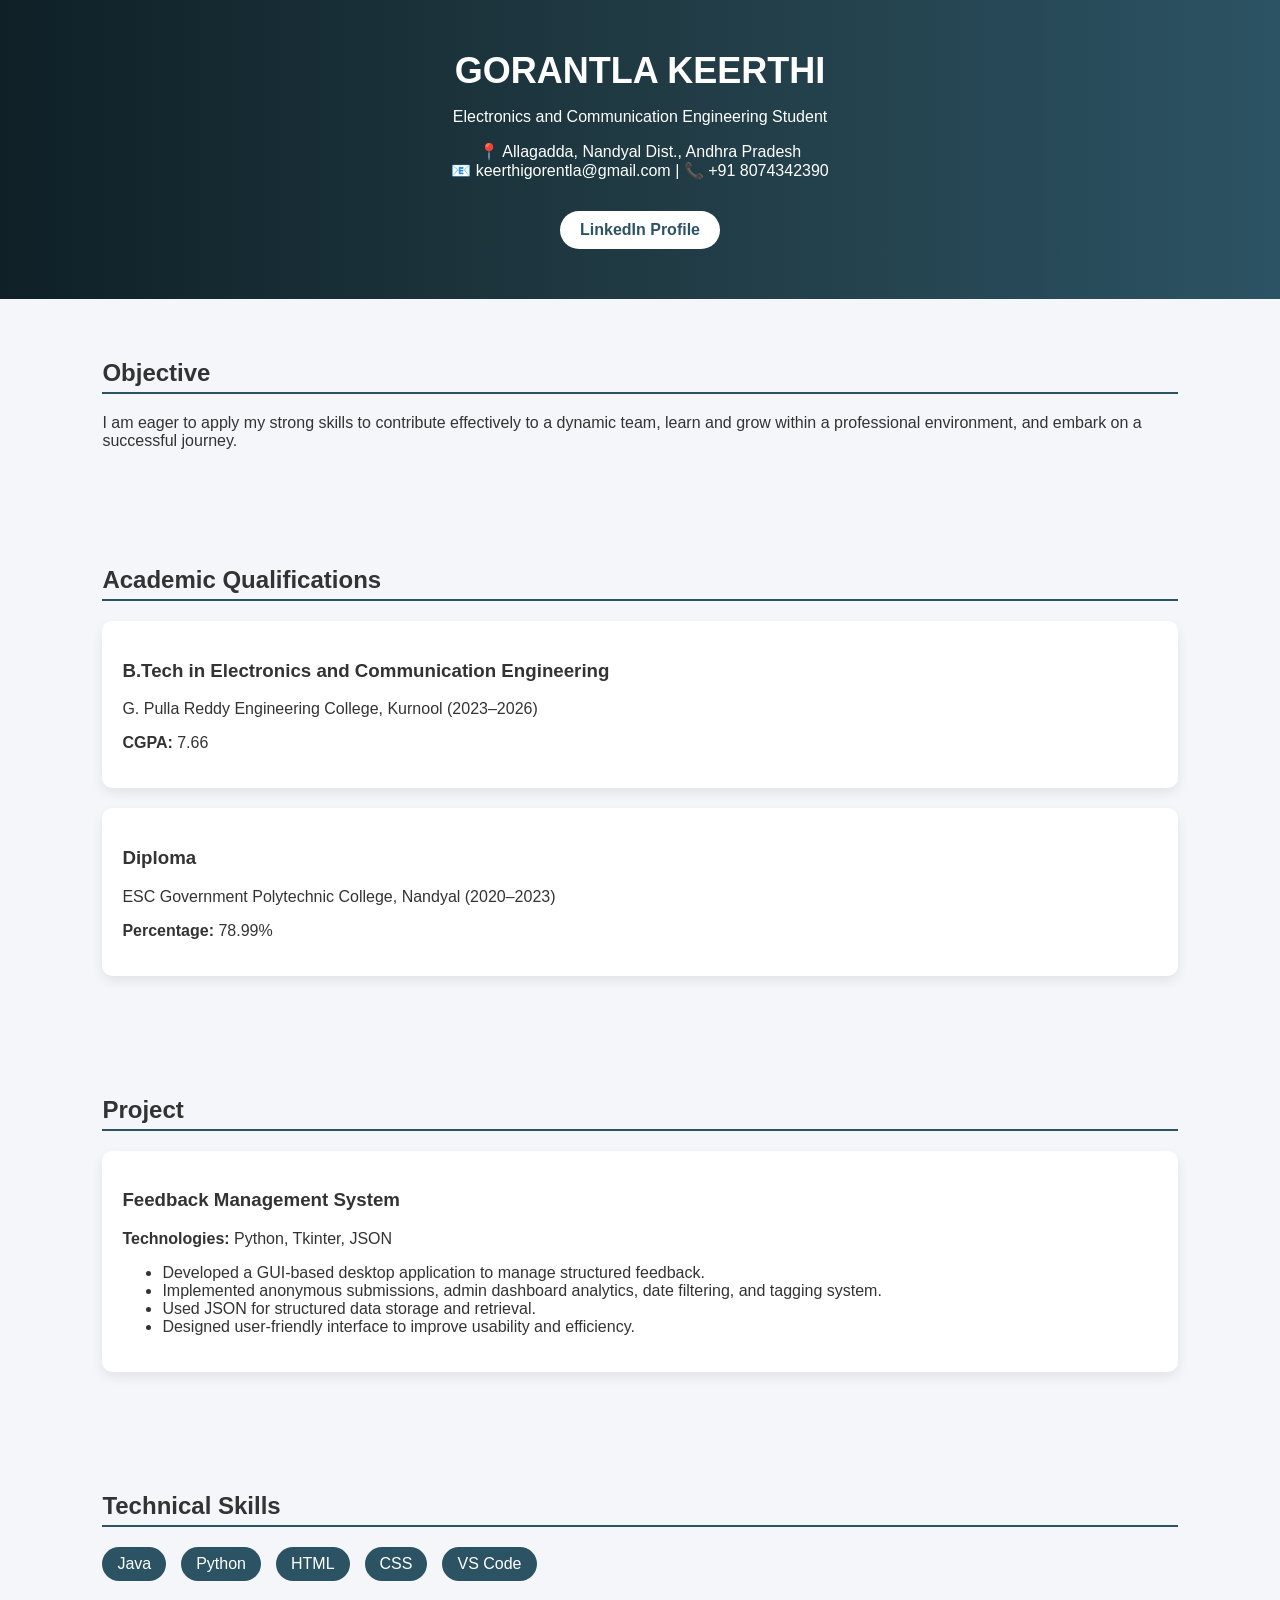
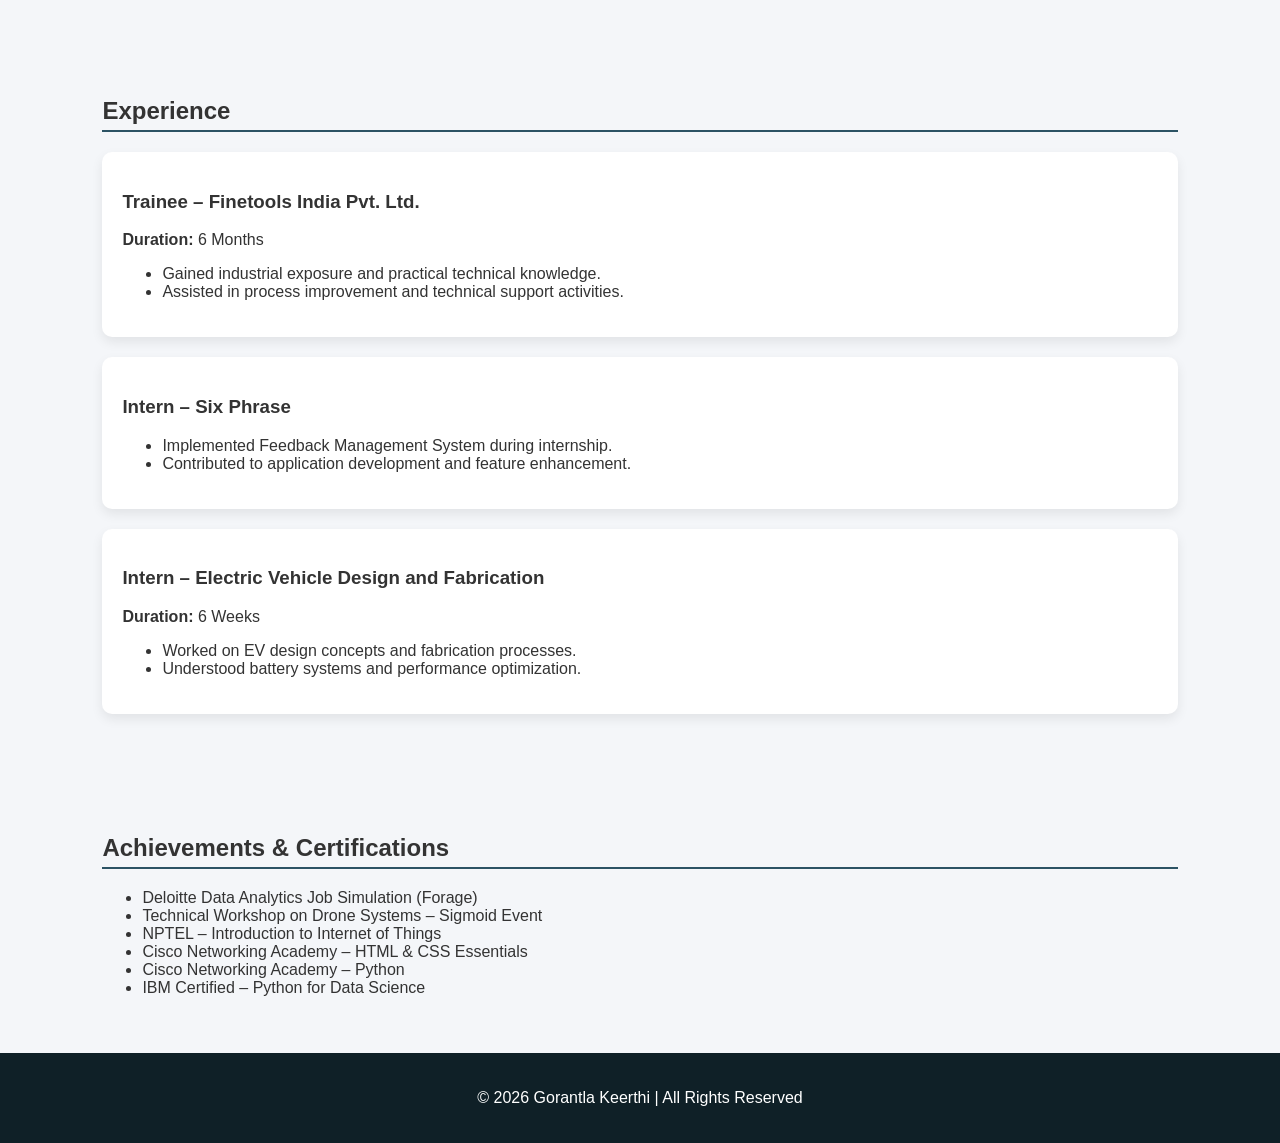
==== index.html @ a08f4c8d "Add files via upload" ====
<!DOCTYPE html>
<html lang="en">
<head>
    <meta charset="UTF-8">
    <title>Gorantla Keerthi | Portfolio</title>
    <link rel="stylesheet" href="style.css">
</head>
<body>

<header>
    <h1>GORANTLA KEERTHI</h1>
    <p>Electronics and Communication Engineering Student</p>
    <p>
        📍 Allagadda, Nandyal Dist., Andhra Pradesh <br>
        📧 keerthigorentla@gmail.com | 📞 +91 8074342390
    </p>
    <a href="https://www.linkedin.com/in/keerthi-gorantla-866073323/" target="_blank" class="btn">
        LinkedIn Profile
    </a>
</header>

<section>
    <h2>Objective</h2>
    <p>
        I am eager to apply my strong skills to contribute effectively to a dynamic team, 
        learn and grow within a professional environment, and embark on a successful journey.
    </p>
</section>

<section>
    <h2>Academic Qualifications</h2>
    <div class="card">
        <h3>B.Tech in Electronics and Communication Engineering</h3>
        <p>G. Pulla Reddy Engineering College, Kurnool (2023–2026)</p>
        <p><strong>CGPA:</strong> 7.66</p>
    </div>

    <div class="card">
        <h3>Diploma</h3>
        <p>ESC Government Polytechnic College, Nandyal (2020–2023)</p>
        <p><strong>Percentage:</strong> 78.99%</p>
    </div>
</section>

<section>
    <h2>Project</h2>
    <div class="card">
        <h3>Feedback Management System</h3>
        <p><strong>Technologies:</strong> Python, Tkinter, JSON</p>
        <ul>
            <li>Developed a GUI-based desktop application to manage structured feedback.</li>
            <li>Implemented anonymous submissions, admin dashboard analytics, date filtering, and tagging system.</li>
            <li>Used JSON for structured data storage and retrieval.</li>
            <li>Designed user-friendly interface to improve usability and efficiency.</li>
        </ul>
    </div>
</section>

<section>
    <h2>Technical Skills</h2>
    <ul class="skills">
        <li>Java</li>
        <li>Python</li>
        <li>HTML</li>
        <li>CSS</li>
        <li>VS Code</li>
    </ul>
</section>

<section>
    <h2>Experience</h2>

    <div class="card">
        <h3>Trainee – Finetools India Pvt. Ltd.</h3>
        <p><strong>Duration:</strong> 6 Months</p>
        <ul>
            <li>Gained industrial exposure and practical technical knowledge.</li>
            <li>Assisted in process improvement and technical support activities.</li>
        </ul>
    </div>

    <div class="card">
        <h3>Intern – Six Phrase</h3>
        <ul>
            <li>Implemented Feedback Management System during internship.</li>
            <li>Contributed to application development and feature enhancement.</li>
        </ul>
    </div>

    <div class="card">
        <h3>Intern – Electric Vehicle Design and Fabrication</h3>
        <p><strong>Duration:</strong> 6 Weeks</p>
        <ul>
            <li>Worked on EV design concepts and fabrication processes.</li>
            <li>Understood battery systems and performance optimization.</li>
        </ul>
    </div>

</section>

<section>
    <h2>Achievements & Certifications</h2>
    <ul>
        <li>Deloitte Data Analytics Job Simulation (Forage)</li>
        <li>Technical Workshop on Drone Systems – Sigmoid Event</li>
        <li>NPTEL – Introduction to Internet of Things</li>
        <li>Cisco Networking Academy – HTML & CSS Essentials</li>
        <li>Cisco Networking Academy – Python</li>
        <li>IBM Certified – Python for Data Science</li>
    </ul>
</section>

<footer>
    <p>© 2026 Gorantla Keerthi | All Rights Reserved</p>
</footer>

</body>
</html>
---- style.css ----
body {
    margin: 0;
    font-family: 'Segoe UI', sans-serif;
    background-color: #f4f6f9;
    color: #333;
}

header {
    background: linear-gradient(90deg, #0f2027, #203a43, #2c5364);
    color: white;
    text-align: center;
    padding: 50px 20px;
}

header h1 {
    margin: 0;
    font-size: 36px;
}

.btn {
    display: inline-block;
    margin-top: 15px;
    padding: 10px 20px;
    background: white;
    color: #2c5364;
    text-decoration: none;
    border-radius: 25px;
    font-weight: bold;
}

section {
    padding: 40px 8%;
}

h2 {
    border-bottom: 2px solid #2c5364;
    padding-bottom: 5px;
    margin-bottom: 20px;
}

.card {
    background: white;
    padding: 20px;
    margin-bottom: 20px;
    border-radius: 10px;
    box-shadow: 0 5px 12px rgba(0,0,0,0.08);
}

.skills {
    display: flex;
    gap: 15px;
    flex-wrap: wrap;
    list-style: none;
    padding: 0;
}

.skills li {
    background: #2c5364;
    color: white;
    padding: 8px 15px;
    border-radius: 20px;
}

footer {
    text-align: center;
    padding: 20px;
    background: #0f2027;
    color: white;
}
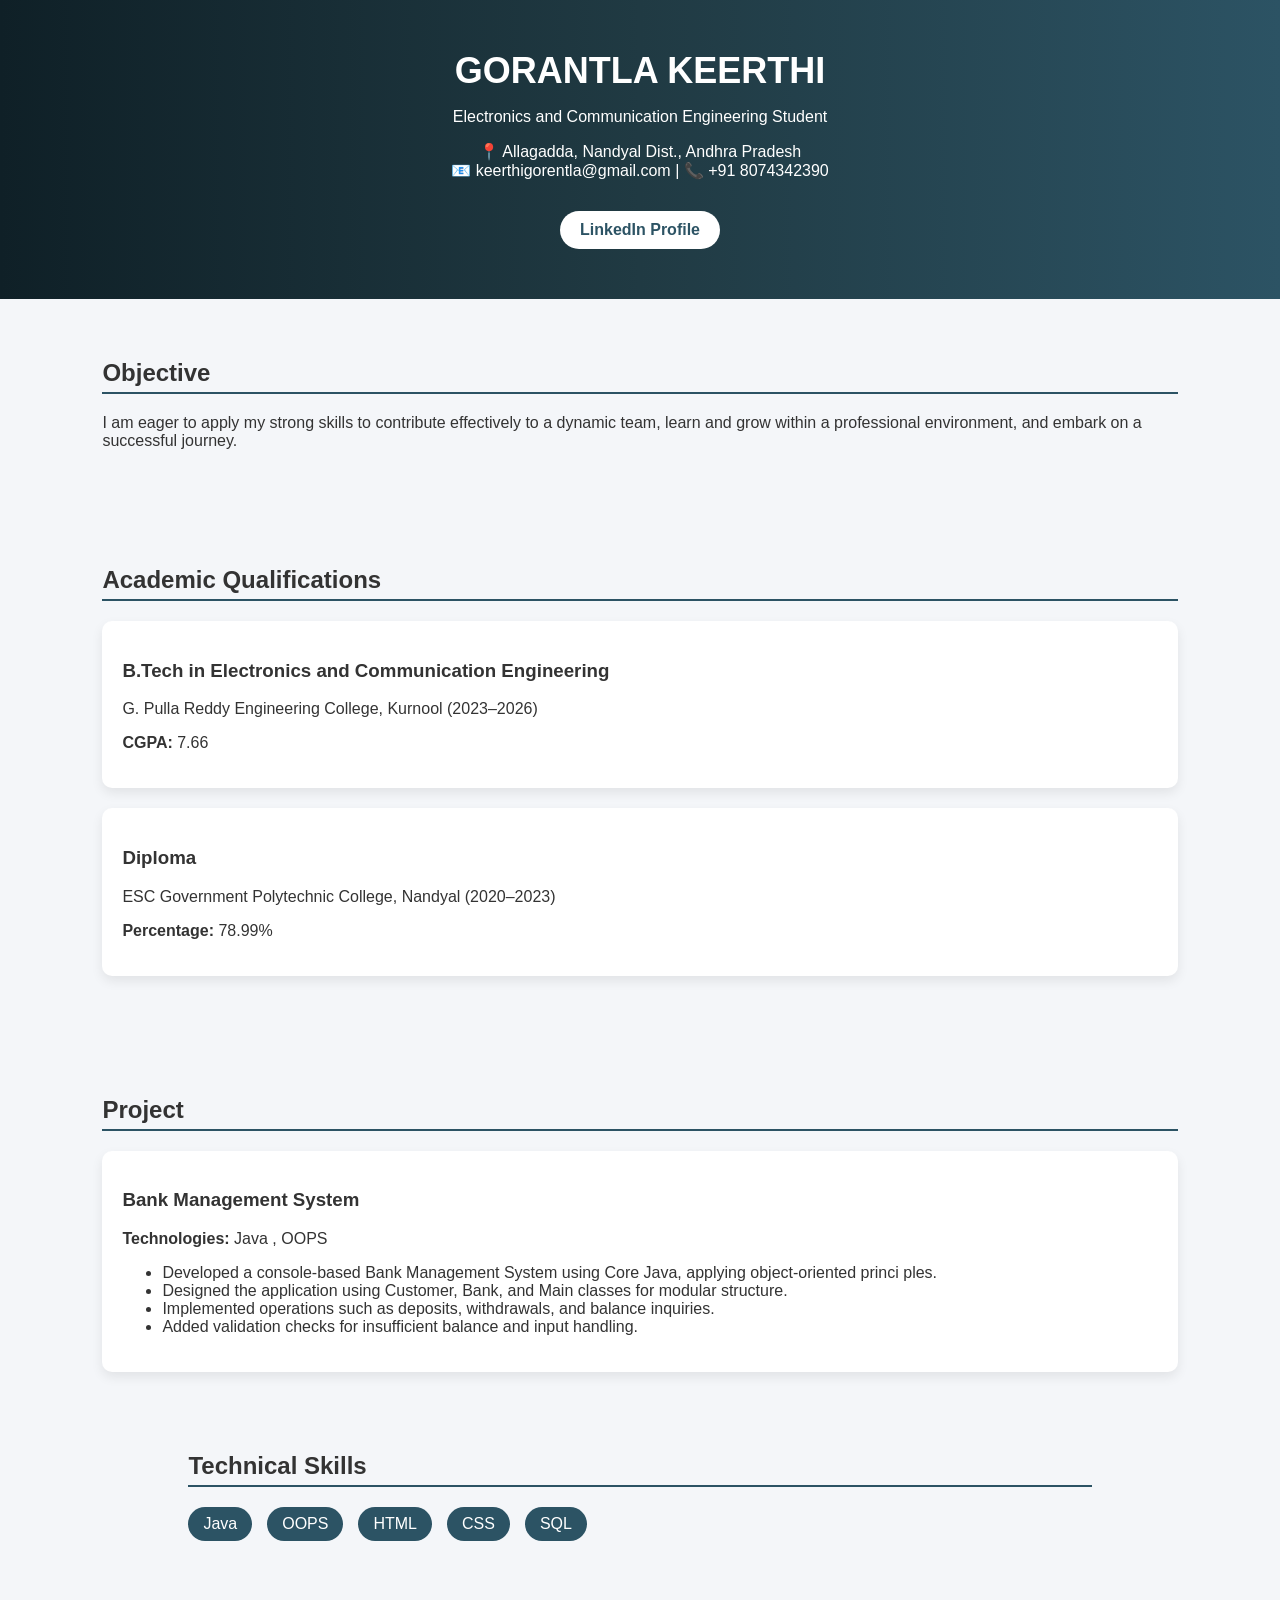
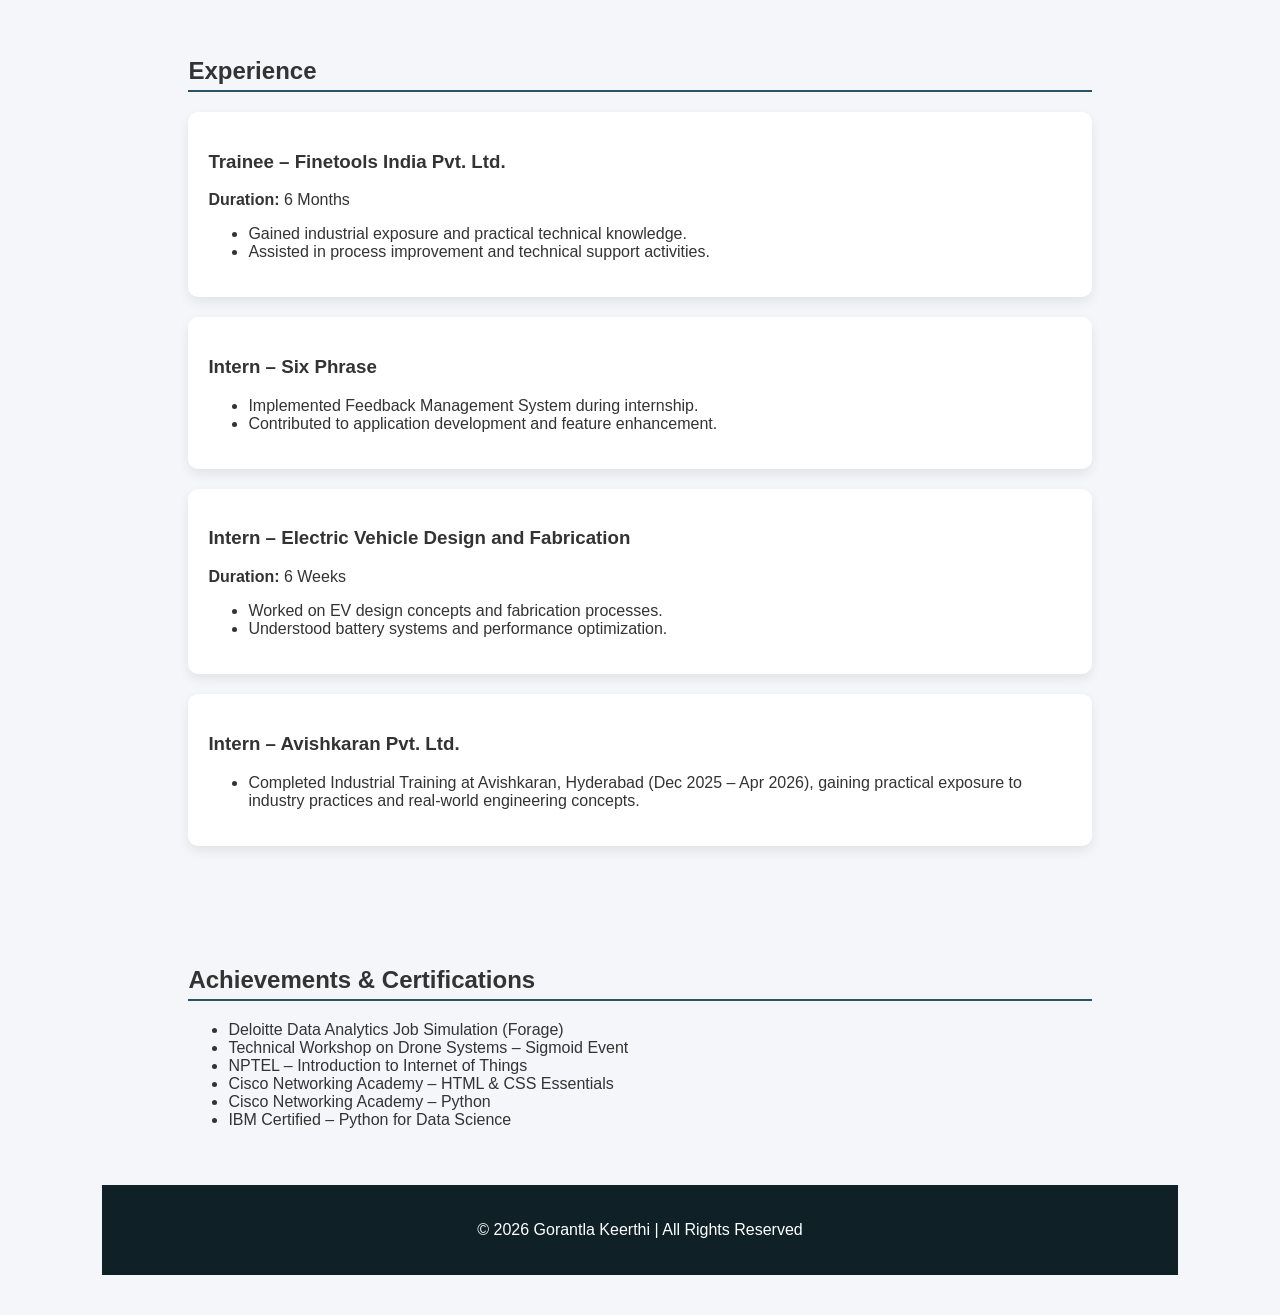
==== commit bfc23a5d: "Revise project and skills sections in index.html Updated project details and technical skills in the" ====
--- a/index.html
+++ b/index.html
@@ -45,25 +45,25 @@
 <section>
     <h2>Project</h2>
     <div class="card">
-        <h3>Feedback Management System</h3>
-        <p><strong>Technologies:</strong> Python, Tkinter, JSON</p>
+        <h3>Bank Management System</h3>
+        <p><strong>Technologies:</strong> Java , OOPS</p>
         <ul>
-            <li>Developed a GUI-based desktop application to manage structured feedback.</li>
-            <li>Implemented anonymous submissions, admin dashboard analytics, date filtering, and tagging system.</li>
-            <li>Used JSON for structured data storage and retrieval.</li>
-            <li>Designed user-friendly interface to improve usability and efficiency.</li>
+            <li> Developed a console-based Bank Management System using Core Java, applying object-oriented princi
+ples.</li>
+            <li>Designed the application using Customer, Bank, and Main classes for modular structure.</li>
+            <li> Implemented operations such as deposits, withdrawals, and balance inquiries.</li>
+            <li>Added validation checks for insufficient balance and input handling.</li>
         </ul>
     </div>
-</section>
 
 <section>
     <h2>Technical Skills</h2>
     <ul class="skills">
         <li>Java</li>
-        <li>Python</li>
+        <li>OOPS</li>
         <li>HTML</li>
         <li>CSS</li>
-        <li>VS Code</li>
+        <li>SQL</li>
     </ul>
 </section>
 
@@ -96,6 +96,13 @@
         </ul>
     </div>
 
+    <div class="card">
+        <h3>Intern – Avishkaran Pvt. Ltd.</h3>
+        <ul>
+            <li>Completed Industrial Training at Avishkaran, Hyderabad (Dec 2025 – Apr 2026), gaining practical exposure to industry practices and real-world engineering concepts.</li>
+        </ul>
+    </div>
+
 </section>
 
 <section>
@@ -115,4 +122,4 @@
 </footer>
 
 </body>
-</html>+</html>
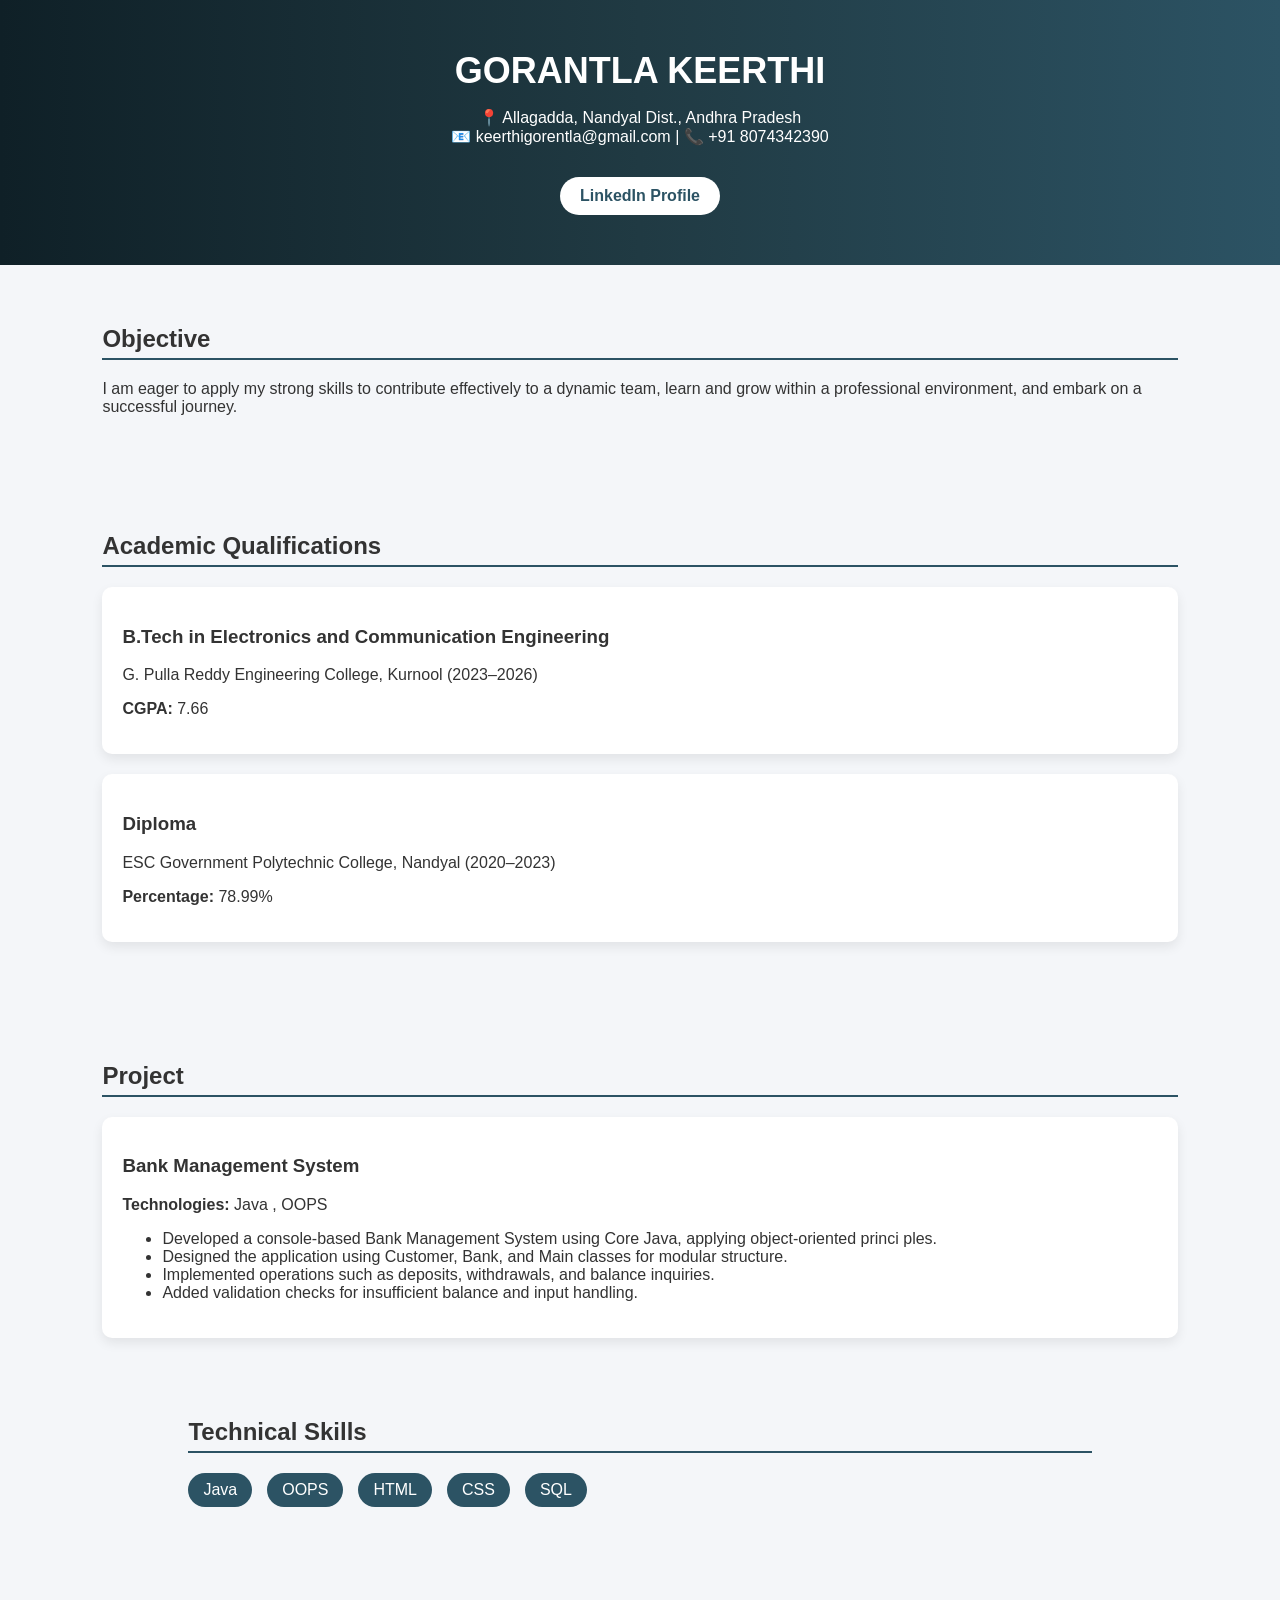
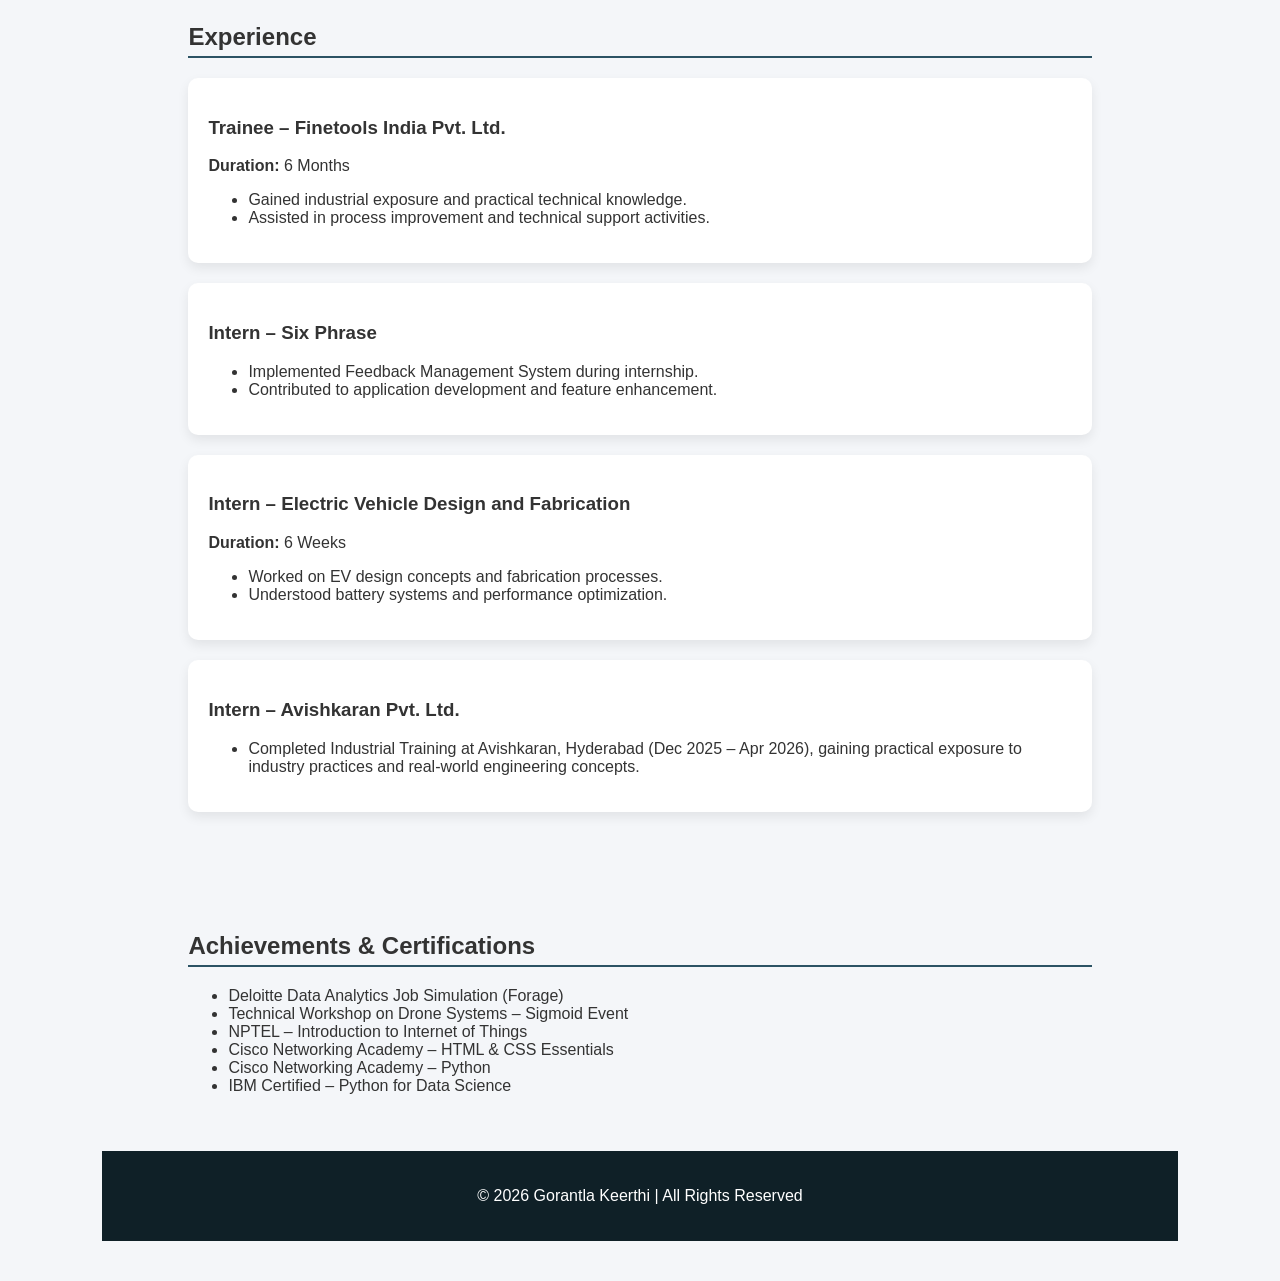
==== commit e2652664: "Fix HTML formatting and structure" ====
--- a/index.html
+++ b/index.html
@@ -9,8 +9,7 @@
 
 <header>
     <h1>GORANTLA KEERTHI</h1>
-    <p>Electronics and Communication Engineering Student</p>
-    <p>
+        <p>
         📍 Allagadda, Nandyal Dist., Andhra Pradesh <br>
         📧 keerthigorentla@gmail.com | 📞 +91 8074342390
     </p>
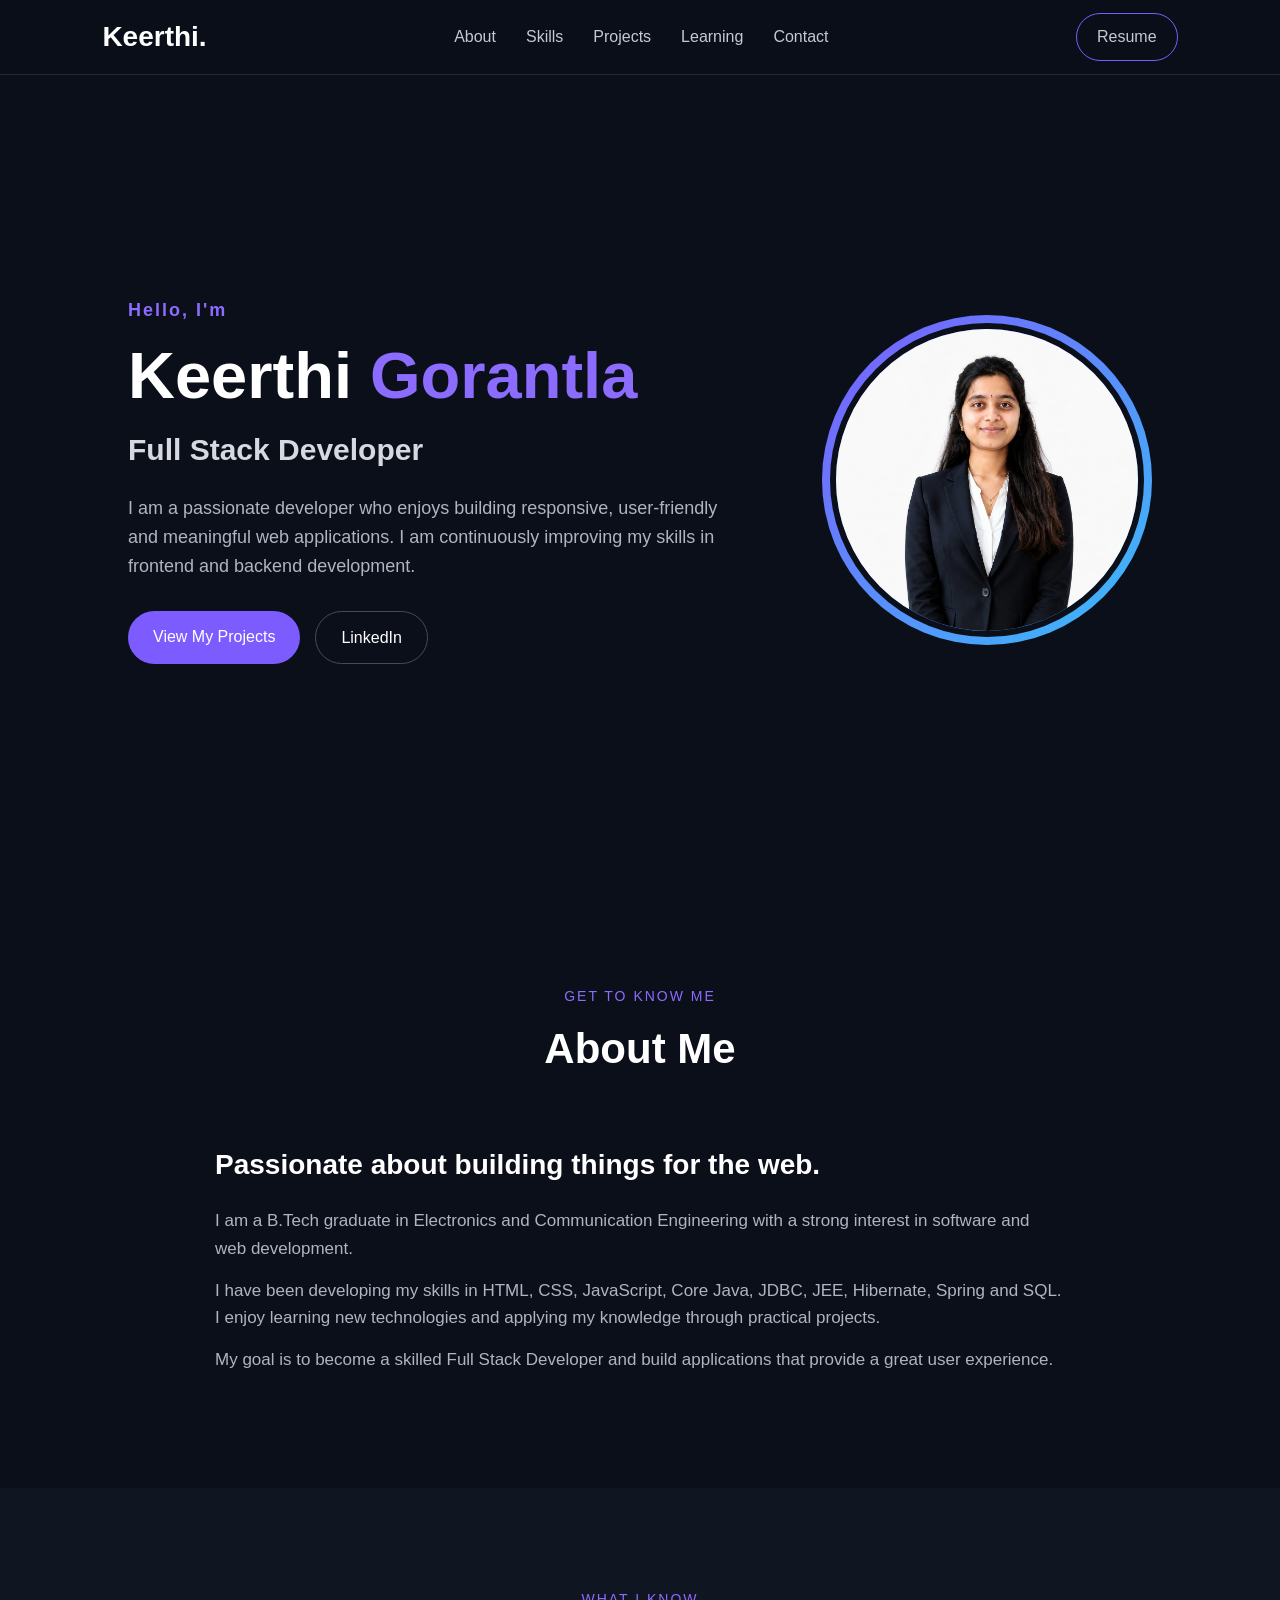
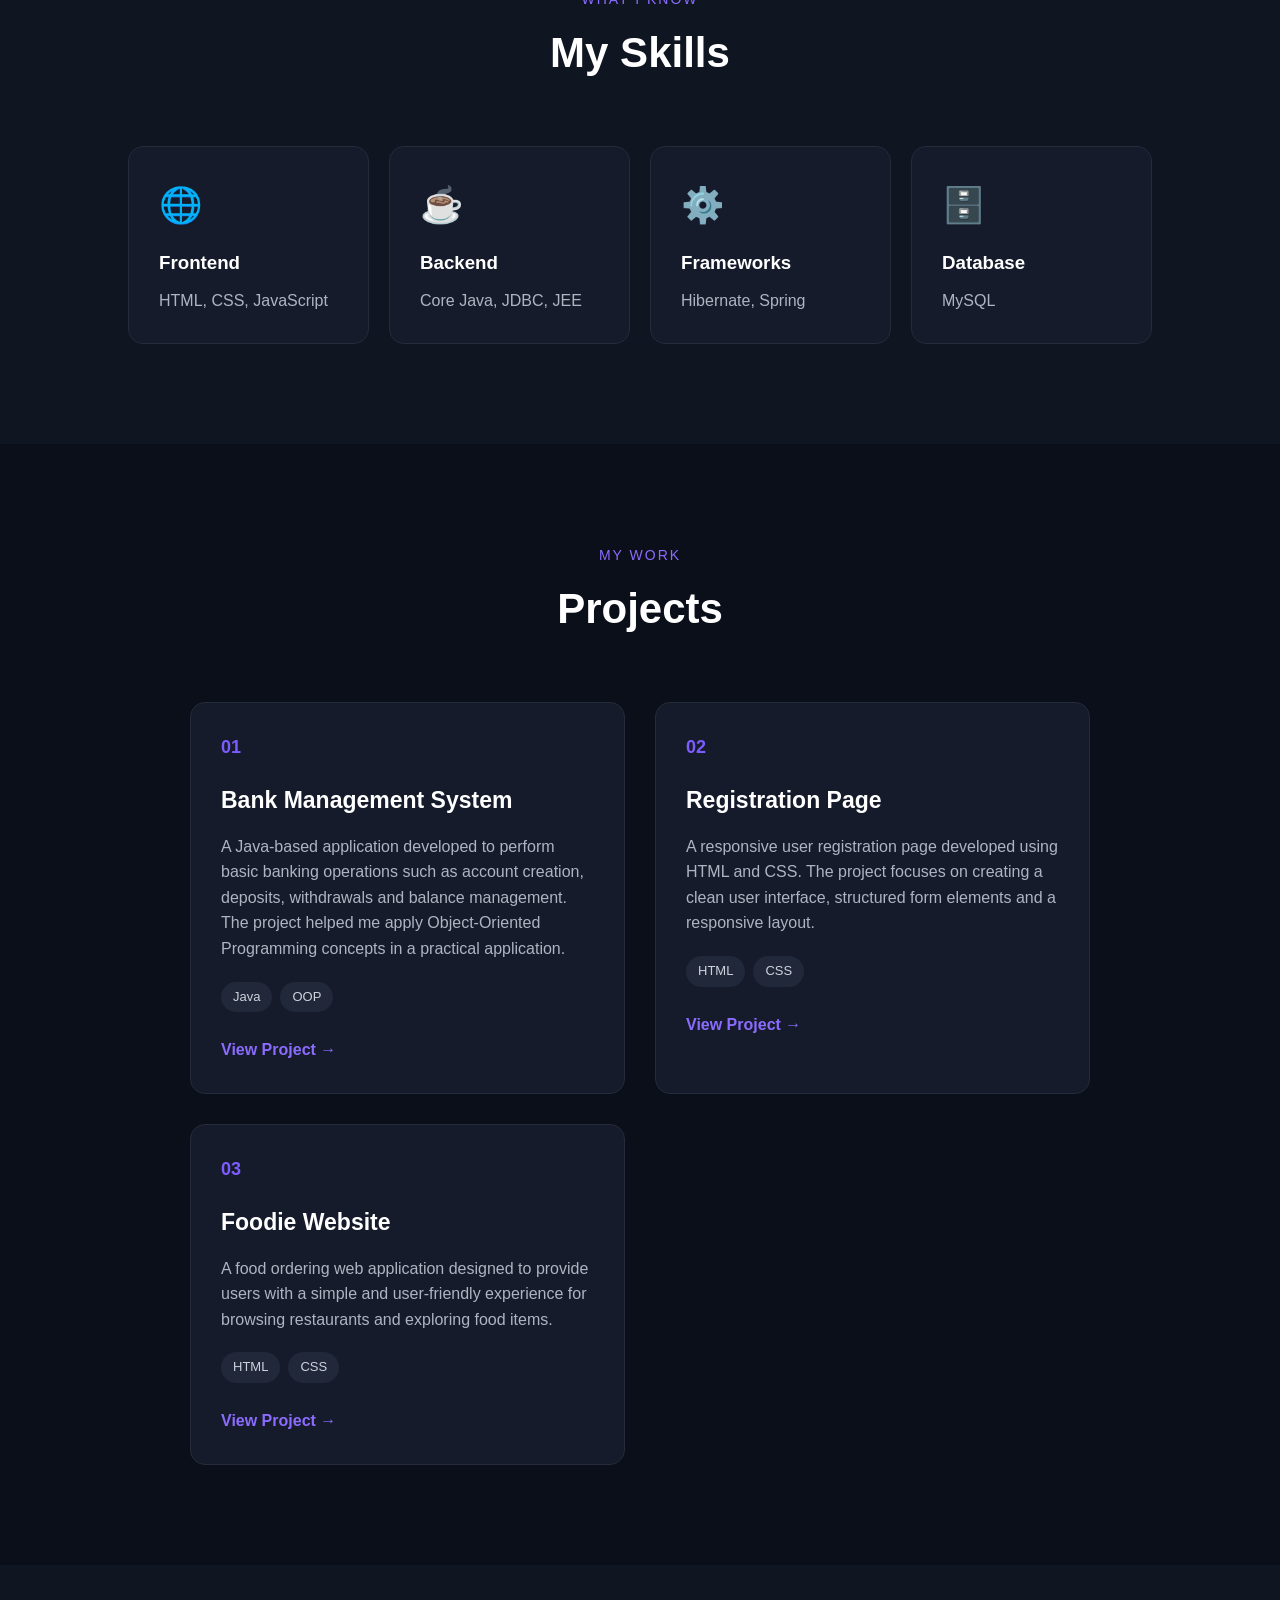
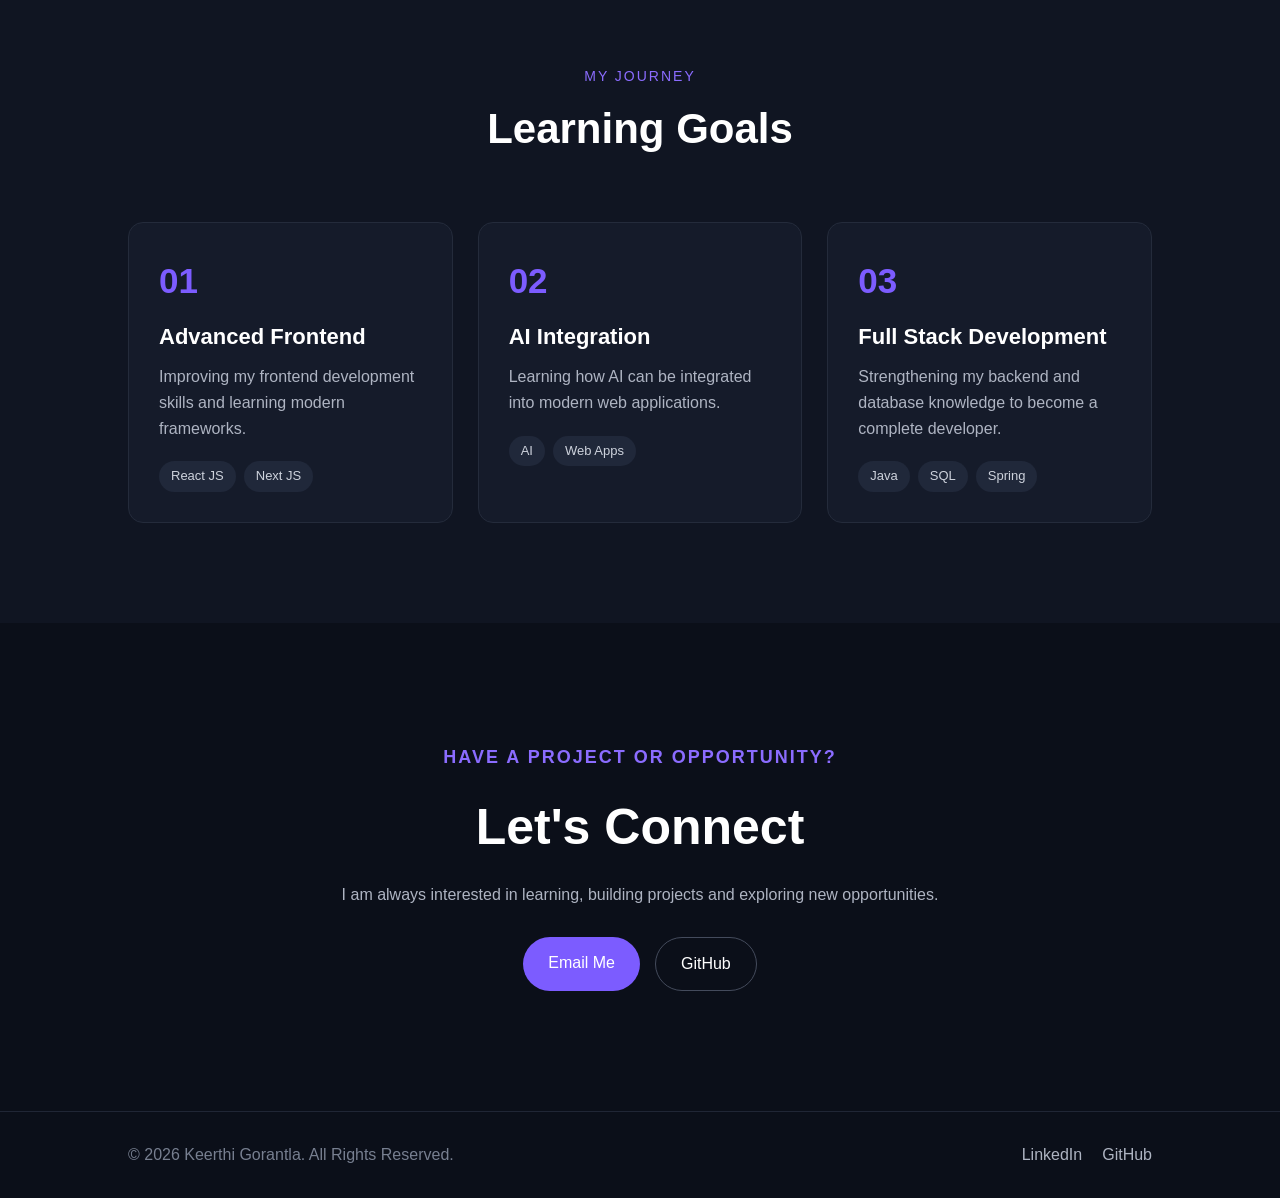
==== commit 4792a37b: "Rename portfolio.html to index.html" ====
--- a/index.html
+++ b/index.html
@@ -1,124 +1,324 @@
-<!DOCTYPE html>
+<!doctype html>
 <html lang="en">
-<head>
-    <meta charset="UTF-8">
-    <title>Gorantla Keerthi | Portfolio</title>
-    <link rel="stylesheet" href="style.css">
-</head>
-<body>
-
-<header>
-    <h1>GORANTLA KEERTHI</h1>
+  <head>
+    <meta charset="UTF-8" />
+    <meta name="viewport" content="width=device-width, initial-scale=1.0" />
+
+    <title>Keerthi Gorantla | Full Stack Developer</title>
+
+    <link href="https://fonts.cdnfonts.com/css/google-sans" rel="stylesheet" />
+
+    <link rel="stylesheet" href="style.css" />
+  </head>
+
+  <body>
+    <header class="navbar">
+      <div class="logo">Keerthi.</div>
+
+      <nav>
+        <ul>
+          <li><a href="#abtme">About</a></li>
+          <li><a href="#skills">Skills</a></li>
+          <li><a href="#projects">Projects</a></li>
+          <li><a href="#learning">Learning</a></li>
+          <li><a href="#contacts">Contact</a></li>
+        </ul>
+      </nav>
+
+      <a href="keerthi_resume (4) (1).pdf" download class="resume-btn">
+        Resume
+      </a>
+    </header>
+
+    <section class="hero">
+      <div class="hero-text">
+        <p class="small-heading">Hello, I'm</p>
+
+        <h1>Keerthi <span>Gorantla</span></h1>
+
+        <h2>Full Stack Developer</h2>
+
+        <p class="hero-description">
+          I am a passionate developer who enjoys building responsive,
+          user-friendly and meaningful web applications. I am continuously
+          improving my skills in frontend and backend development.
+        </p>
+
+        <div class="hero-buttons">
+          <a href="#projects" class="primary-btn"> View My Projects </a>
+
+          <a
+            href="https://www.linkedin.com/in/keerthi-gorantla-866073323/"
+            target="_blank"
+            class="secondary-btn"
+          >
+            LinkedIn
+          </a>
+        </div>
+      </div>
+
+      <div class="hero-image">
+        <div class="image-circle">
+          <img src="keerthi_image.jpeg" alt="Keerthi Gorantla" />
+        </div>
+      </div>
+    </section>
+
+    <section id="abtme" class="section">
+      <div class="section-title">
+        <p>GET TO KNOW ME</p>
+
+        <h2>About Me</h2>
+      </div>
+
+      <div class="about-content">
+        <div class="about-text">
+          <h3>Passionate about building things for the web.</h3>
+
+          <p>
+            I am a B.Tech graduate in Electronics and Communication Engineering
+            with a strong interest in software and web development.
+          </p>
+
+          <p>
+            I have been developing my skills in HTML, CSS, JavaScript, Core
+            Java, JDBC, JEE, Hibernate, Spring and SQL. I enjoy learning new
+            technologies and applying my knowledge through practical projects.
+          </p>
+
+          <p>
+            My goal is to become a skilled Full Stack Developer and build
+            applications that provide a great user experience.
+          </p>
+        </div>
+      </div>
+    </section>
+
+    <section id="skills" class="section skills-section">
+      <div class="section-title">
+        <p>WHAT I KNOW</p>
+
+        <h2>My Skills</h2>
+      </div>
+
+      <div class="skills-container">
+        <div class="skill-card">
+          <div class="skill-icon">🌐</div>
+
+          <h3>Frontend</h3>
+
+          <p>HTML, CSS, JavaScript</p>
+        </div>
+
+        <div class="skill-card">
+          <div class="skill-icon">☕</div>
+
+          <h3>Backend</h3>
+
+          <p>Core Java, JDBC, JEE</p>
+        </div>
+
+        <div class="skill-card">
+          <div class="skill-icon">⚙️</div>
+
+          <h3>Frameworks</h3>
+
+          <p>Hibernate, Spring</p>
+        </div>
+
+        <div class="skill-card">
+          <div class="skill-icon">🗄️</div>
+
+          <h3>Database</h3>
+
+          <p>MySQL</p>
+        </div>
+      </div>
+    </section>
+
+    <section id="projects" class="section">
+      <div class="section-title">
+        <p>MY WORK</p>
+
+        <h2>Projects</h2>
+      </div>
+
+      <div class="projects-container">
+        <!-- Project 1 -->
+
+        <div class="project-card">
+          <div class="project-number">01</div>
+
+          <h3>Bank Management System</h3>
+
+          <p>
+            A Java-based application developed to perform basic banking
+            operations such as account creation, deposits, withdrawals and
+            balance management. The project helped me apply Object-Oriented
+            Programming concepts in a practical application.
+          </p>
+
+          <div class="project-tech">
+            <span>Java</span>
+            <span>OOP</span>
+          </div>
+
+          <a
+            href="https://keerthi-gorentla.github.io/Bank-Management-System/"
+            target="_blank"
+          >
+            View Project →
+          </a>
+        </div>
+
+        <div class="project-card">
+          <div class="project-number">02</div>
+
+          <h3>Registration Page</h3>
+
+          <p>
+            A responsive user registration page developed using HTML and CSS.
+            The project focuses on creating a clean user interface, structured
+            form elements and a responsive layout.
+          </p>
+
+          <div class="project-tech">
+            <span>HTML</span>
+            <span>CSS</span>
+          </div>
+
+          <a
+            href="https://keerthi-gorentla.github.io/Registration_page/"
+            target="_blank"
+          >
+            View Project →
+          </a>
+        </div>
+
+        <div class="project-card">
+          <div class="project-number">03</div>
+
+          <h3>Foodie Website</h3>
+
+          <p>
+            A food ordering web application designed to provide users with a
+            simple and user-friendly experience for browsing restaurants and
+            exploring food items.
+          </p>
+
+          <div class="project-tech">
+            <span>HTML</span>
+            <span>CSS</span>
+          </div>
+
+          <a
+            href="https://keerthi-gorentla.github.io/foodie_website/"
+            target="_blank"
+          >
+            View Project →
+          </a>
+        </div>
+      </div>
+    </section>
+
+    <section id="learning" class="section learning-section">
+      <div class="section-title">
+        <p>MY JOURNEY</p>
+
+        <h2>Learning Goals</h2>
+      </div>
+
+      <div class="learning-container">
+        <div class="learning-card">
+          <h3>01</h3>
+
+          <h4>Advanced Frontend</h4>
+
+          <p>
+            Improving my frontend development skills and learning modern
+            frameworks.
+          </p>
+
+          <div class="learning-tags">
+            <span>React JS</span>
+            <span>Next JS</span>
+          </div>
+        </div>
+
+        <div class="learning-card">
+          <h3>02</h3>
+
+          <h4>AI Integration</h4>
+
+          <p>Learning how AI can be integrated into modern web applications.</p>
+
+          <div class="learning-tags">
+            <span>AI</span>
+            <span>Web Apps</span>
+          </div>
+        </div>
+
+        <div class="learning-card">
+          <h3>03</h3>
+
+          <h4>Full Stack Development</h4>
+
+          <p>
+            Strengthening my backend and database knowledge to become a complete
+            developer.
+          </p>
+
+          <div class="learning-tags">
+            <span>Java</span>
+            <span>SQL</span>
+            <span>Spring</span>
+          </div>
+        </div>
+      </div>
+    </section>
+
+    <section id="contacts" class="contact-section">
+      <div class="contact-content">
+        <p class="small-heading">HAVE A PROJECT OR OPPORTUNITY?</p>
+
+        <h2>Let's Connect</h2>
+
         <p>
-        📍 Allagadda, Nandyal Dist., Andhra Pradesh <br>
-        📧 keerthigorentla@gmail.com | 📞 +91 8074342390
-    </p>
-    <a href="https://www.linkedin.com/in/keerthi-gorantla-866073323/" target="_blank" class="btn">
-        LinkedIn Profile
-    </a>
-</header>
-
-<section>
-    <h2>Objective</h2>
-    <p>
-        I am eager to apply my strong skills to contribute effectively to a dynamic team, 
-        learn and grow within a professional environment, and embark on a successful journey.
-    </p>
-</section>
-
-<section>
-    <h2>Academic Qualifications</h2>
-    <div class="card">
-        <h3>B.Tech in Electronics and Communication Engineering</h3>
-        <p>G. Pulla Reddy Engineering College, Kurnool (2023–2026)</p>
-        <p><strong>CGPA:</strong> 7.66</p>
-    </div>
-
-    <div class="card">
-        <h3>Diploma</h3>
-        <p>ESC Government Polytechnic College, Nandyal (2020–2023)</p>
-        <p><strong>Percentage:</strong> 78.99%</p>
-    </div>
-</section>
-
-<section>
-    <h2>Project</h2>
-    <div class="card">
-        <h3>Bank Management System</h3>
-        <p><strong>Technologies:</strong> Java , OOPS</p>
-        <ul>
-            <li> Developed a console-based Bank Management System using Core Java, applying object-oriented princi
-ples.</li>
-            <li>Designed the application using Customer, Bank, and Main classes for modular structure.</li>
-            <li> Implemented operations such as deposits, withdrawals, and balance inquiries.</li>
-            <li>Added validation checks for insufficient balance and input handling.</li>
-        </ul>
-    </div>
-
-<section>
-    <h2>Technical Skills</h2>
-    <ul class="skills">
-        <li>Java</li>
-        <li>OOPS</li>
-        <li>HTML</li>
-        <li>CSS</li>
-        <li>SQL</li>
-    </ul>
-</section>
-
-<section>
-    <h2>Experience</h2>
-
-    <div class="card">
-        <h3>Trainee – Finetools India Pvt. Ltd.</h3>
-        <p><strong>Duration:</strong> 6 Months</p>
-        <ul>
-            <li>Gained industrial exposure and practical technical knowledge.</li>
-            <li>Assisted in process improvement and technical support activities.</li>
-        </ul>
-    </div>
-
-    <div class="card">
-        <h3>Intern – Six Phrase</h3>
-        <ul>
-            <li>Implemented Feedback Management System during internship.</li>
-            <li>Contributed to application development and feature enhancement.</li>
-        </ul>
-    </div>
-
-    <div class="card">
-        <h3>Intern – Electric Vehicle Design and Fabrication</h3>
-        <p><strong>Duration:</strong> 6 Weeks</p>
-        <ul>
-            <li>Worked on EV design concepts and fabrication processes.</li>
-            <li>Understood battery systems and performance optimization.</li>
-        </ul>
-    </div>
-
-    <div class="card">
-        <h3>Intern – Avishkaran Pvt. Ltd.</h3>
-        <ul>
-            <li>Completed Industrial Training at Avishkaran, Hyderabad (Dec 2025 – Apr 2026), gaining practical exposure to industry practices and real-world engineering concepts.</li>
-        </ul>
-    </div>
-
-</section>
-
-<section>
-    <h2>Achievements & Certifications</h2>
-    <ul>
-        <li>Deloitte Data Analytics Job Simulation (Forage)</li>
-        <li>Technical Workshop on Drone Systems – Sigmoid Event</li>
-        <li>NPTEL – Introduction to Internet of Things</li>
-        <li>Cisco Networking Academy – HTML & CSS Essentials</li>
-        <li>Cisco Networking Academy – Python</li>
-        <li>IBM Certified – Python for Data Science</li>
-    </ul>
-</section>
-
-<footer>
-    <p>© 2026 Gorantla Keerthi | All Rights Reserved</p>
-</footer>
-
-</body>
+          I am always interested in learning, building projects and exploring
+          new opportunities.
+        </p>
+
+        <div class="contact-buttons">
+          <a href="mailto:keerthigorentla@gmail.com" class="primary-btn">
+            Email Me
+          </a>
+
+          <a
+            href="https://github.com/Keerthi-gorentla"
+            target="_blank"
+            class="secondary-btn"
+          >
+            GitHub
+          </a>
+        </div>
+      </div>
+    </section>
+
+    <footer>
+      <p>© 2026 Keerthi Gorantla. All Rights Reserved.</p>
+
+      <div class="social-links">
+        <a
+          href="https://www.linkedin.com/in/keerthi-gorantla-866073323/"
+          target="_blank"
+        >
+          LinkedIn
+        </a>
+
+        <a href="https://github.com/Keerthi-gorentla" target="_blank">
+          GitHub
+        </a>
+      </div>
+    </footer>
+  </body>
 </html>
--- a/style.css
+++ b/style.css
@@ -1,69 +1,512 @@
+* {
+  margin: 0;
+  padding: 0;
+  box-sizing: border-box;
+}
+
+html {
+  scroll-behavior: smooth;
+}
+
 body {
-    margin: 0;
-    font-family: 'Segoe UI', sans-serif;
-    background-color: #f4f6f9;
-    color: #333;
-}
-
-header {
-    background: linear-gradient(90deg, #0f2027, #203a43, #2c5364);
-    color: white;
+  font-family: "Google Sans", Arial, sans-serif;
+  background: #0b0f19;
+  color: #ffffff;
+  line-height: 1.6;
+}
+
+.navbar {
+  width: 100%;
+  height: 75px;
+  display: flex;
+  align-items: center;
+  justify-content: space-between;
+  padding: 0 8%;
+  background: rgba(11, 15, 25, 0.95);
+  position: sticky;
+  top: 0;
+  border-bottom: 1px solid #202635;
+}
+
+.logo {
+  font-size: 28px;
+  font-weight: bold;
+}
+
+.navbar ul {
+  display: flex;
+  gap: 30px;
+  list-style: none;
+}
+
+.navbar a {
+  text-decoration: none;
+  color: #c5c9d3;
+  transition: 0.3s;
+}
+
+.navbar nav a:hover {
+  color: #8b6cff;
+}
+
+.resume-btn {
+  padding: 10px 20px;
+  border: 1px solid #7c5cff;
+  border-radius: 25px;
+}
+
+.resume-btn:hover {
+  background: #7c5cff;
+  color: white;
+}
+
+.hero {
+  min-height: 90vh;
+  display: flex;
+  align-items: center;
+  justify-content: space-between;
+  padding: 80px 10%;
+}
+
+.hero-text {
+  max-width: 650px;
+}
+
+.small-heading {
+  color: #8b6cff;
+  font-size: 18px;
+  font-weight: bold;
+  letter-spacing: 2px;
+}
+
+.hero h1 {
+  font-size: 65px;
+  line-height: 1.1;
+  margin: 15px 0;
+}
+
+.hero h1 span {
+  color: #8b6cff;
+}
+
+.hero h2 {
+  font-size: 30px;
+  color: #d7d9e0;
+  margin-bottom: 20px;
+}
+
+.hero-description {
+  color: #aeb4c2;
+  font-size: 18px;
+  max-width: 600px;
+}
+
+.hero-buttons {
+  display: flex;
+  gap: 15px;
+  margin-top: 30px;
+}
+
+.primary-btn,
+.secondary-btn {
+  text-decoration: none;
+  padding: 13px 25px;
+  border-radius: 30px;
+  transition: 0.3s;
+}
+
+.primary-btn {
+  background: #7c5cff;
+  color: white;
+}
+
+.primary-btn:hover {
+  transform: translateY(-3px);
+}
+
+.secondary-btn {
+  border: 1px solid #444b5c;
+  color: white;
+}
+
+.secondary-btn:hover {
+  border-color: #7c5cff;
+  color: #8b6cff;
+}
+
+.hero-image {
+  display: flex;
+  justify-content: center;
+}
+
+.image-circle {
+  width: 330px;
+  height: 330px;
+  border-radius: 50%;
+  padding: 8px;
+  background: linear-gradient(135deg, #7c5cff, #38bdf8);
+}
+
+.image-circle img {
+  width: 100%;
+  height: 100%;
+  object-fit: cover;
+  border-radius: 50%;
+  border: 6px solid #0b0f19;
+}
+.section {
+  padding: 100px 10%;
+}
+
+.section-title {
+  text-align: center;
+  margin-bottom: 60px;
+}
+
+.section-title p {
+  color: #8b6cff;
+  letter-spacing: 2px;
+  font-size: 14px;
+}
+
+.section-title h2 {
+  font-size: 42px;
+  margin-top: 8px;
+}
+.about-content {
+  max-width: 850px;
+  margin: auto;
+}
+
+.about-text h3 {
+  font-size: 28px;
+  margin-bottom: 20px;
+}
+
+.about-text p {
+  color: #aeb4c2;
+  margin-bottom: 15px;
+  font-size: 17px;
+}
+
+.skills-section {
+  background: #101522;
+}
+
+.skills-container {
+  display: grid;
+  grid-template-columns: repeat(4, 1fr);
+  gap: 20px;
+}
+
+.skill-card {
+  background: #151b2a;
+
+  padding: 30px;
+
+  border: 1px solid #242b3b;
+  border-radius: 15px;
+
+  transition: 0.3s;
+}
+
+.skill-card:hover {
+  transform: translateY(-8px);
+  border-color: #7c5cff;
+}
+
+.skill-icon {
+  font-size: 35px;
+  margin-bottom: 15px;
+}
+
+.skill-card h3 {
+  margin-bottom: 10px;
+}
+
+.skill-card p {
+  color: #aeb4c2;
+}
+
+.projects-container {
+  display: grid;
+
+  grid-template-columns: repeat(2, 1fr);
+
+  gap: 30px;
+
+  max-width: 900px;
+
+  margin: auto;
+}
+
+.project-card {
+  background: #151b2a;
+
+  padding: 30px;
+
+  border: 1px solid #242b3b;
+
+  border-radius: 15px;
+
+  transition: 0.3s;
+}
+
+.project-card:hover {
+  transform: translateY(-8px);
+  border-color: #7c5cff;
+}
+
+.project-number {
+  color: #7c5cff;
+  font-size: 18px;
+  font-weight: bold;
+
+  margin-bottom: 20px;
+}
+
+.project-card h3 {
+  font-size: 23px;
+  margin-bottom: 15px;
+}
+
+.project-card p {
+  color: #aeb4c2;
+  margin-bottom: 20px;
+}
+
+.project-tech {
+  display: flex;
+  gap: 8px;
+
+  flex-wrap: wrap;
+
+  margin-bottom: 25px;
+}
+
+.project-tech span {
+  padding: 5px 12px;
+
+  background: #20283a;
+
+  border-radius: 20px;
+
+  font-size: 13px;
+
+  color: #cdd2dc;
+}
+
+.project-card a {
+  color: #8b6cff;
+  text-decoration: none;
+  font-weight: bold;
+}
+
+.project-card a:hover {
+  color: #ffffff;
+}
+
+.learning-section {
+  background: #101522;
+}
+
+.learning-container {
+  display: grid;
+
+  grid-template-columns: repeat(3, 1fr);
+
+  gap: 25px;
+}
+
+.learning-card {
+  padding: 30px;
+
+  background: #151b2a;
+
+  border-radius: 15px;
+
+  border: 1px solid #242b3b;
+
+  transition: 0.3s;
+}
+
+.learning-card:hover {
+  transform: translateY(-8px);
+  border-color: #7c5cff;
+}
+
+.learning-card h3 {
+  color: #7c5cff;
+  font-size: 35px;
+}
+
+.learning-card h4 {
+  font-size: 22px;
+  margin: 10px 0;
+}
+
+.learning-card p {
+  color: #aeb4c2;
+  margin-bottom: 20px;
+}
+
+.learning-tags {
+  display: flex;
+  gap: 8px;
+  flex-wrap: wrap;
+}
+
+.learning-tags span {
+  padding: 5px 12px;
+
+  background: #20283a;
+
+  border-radius: 20px;
+
+  font-size: 13px;
+
+  color: #cdd2dc;
+}
+
+.contact-section {
+  padding: 120px 10%;
+
+  text-align: center;
+}
+
+.contact-content {
+  max-width: 700px;
+  margin: auto;
+}
+
+.contact-content h2 {
+  font-size: 50px;
+  margin: 15px 0;
+}
+
+.contact-content > p:not(.small-heading) {
+  color: #aeb4c2;
+}
+
+.contact-buttons {
+  display: flex;
+
+  justify-content: center;
+
+  gap: 15px;
+
+  margin-top: 30px;
+}
+
+footer {
+  border-top: 1px solid #202635;
+
+  padding: 30px 10%;
+
+  display: flex;
+
+  justify-content: space-between;
+
+  align-items: center;
+
+  color: #777f90;
+}
+
+.social-links {
+  display: flex;
+  gap: 20px;
+}
+
+.social-links a {
+  color: #aeb4c2;
+  text-decoration: none;
+}
+
+.social-links a:hover {
+  color: #8b6cff;
+}
+
+@media (max-width: 900px) {
+  .navbar {
+    padding: 0 5%;
+  }
+
+  .navbar nav {
+    display: none;
+  }
+
+  .hero {
+    flex-direction: column-reverse;
+
     text-align: center;
-    padding: 50px 20px;
-}
-
-header h1 {
-    margin: 0;
-    font-size: 36px;
-}
-
-.btn {
-    display: inline-block;
-    margin-top: 15px;
-    padding: 10px 20px;
-    background: white;
-    color: #2c5364;
-    text-decoration: none;
-    border-radius: 25px;
-    font-weight: bold;
-}
-
-section {
-    padding: 40px 8%;
-}
-
-h2 {
-    border-bottom: 2px solid #2c5364;
-    padding-bottom: 5px;
-    margin-bottom: 20px;
-}
-
-.card {
-    background: white;
-    padding: 20px;
-    margin-bottom: 20px;
-    border-radius: 10px;
-    box-shadow: 0 5px 12px rgba(0,0,0,0.08);
-}
-
-.skills {
-    display: flex;
+
+    gap: 50px;
+  }
+
+  .hero h1 {
+    font-size: 48px;
+  }
+
+  .hero-buttons {
+    justify-content: center;
+  }
+
+  .skills-container {
+    grid-template-columns: repeat(2, 1fr);
+  }
+
+  .projects-container {
+    grid-template-columns: 1fr;
+  }
+
+  .learning-container {
+    grid-template-columns: 1fr;
+  }
+}
+
+@media (max-width: 600px) {
+  .resume-btn {
+    display: none;
+  }
+
+  .hero {
+    padding: 60px 6%;
+  }
+
+  .hero h1 {
+    font-size: 40px;
+  }
+
+  .hero h2 {
+    font-size: 24px;
+  }
+
+  .image-circle {
+    width: 240px;
+    height: 240px;
+  }
+
+  .section {
+    padding: 70px 6%;
+  }
+
+  .section-title h2 {
+    font-size: 35px;
+  }
+
+  .skills-container {
+    grid-template-columns: 1fr;
+  }
+
+  .contact-content h2 {
+    font-size: 40px;
+  }
+
+  footer {
+    flex-direction: column;
+
     gap: 15px;
-    flex-wrap: wrap;
-    list-style: none;
-    padding: 0;
-}
-
-.skills li {
-    background: #2c5364;
-    color: white;
-    padding: 8px 15px;
-    border-radius: 20px;
-}
-
-footer {
+
     text-align: center;
-    padding: 20px;
-    background: #0f2027;
-    color: white;
-}+  }
+}
